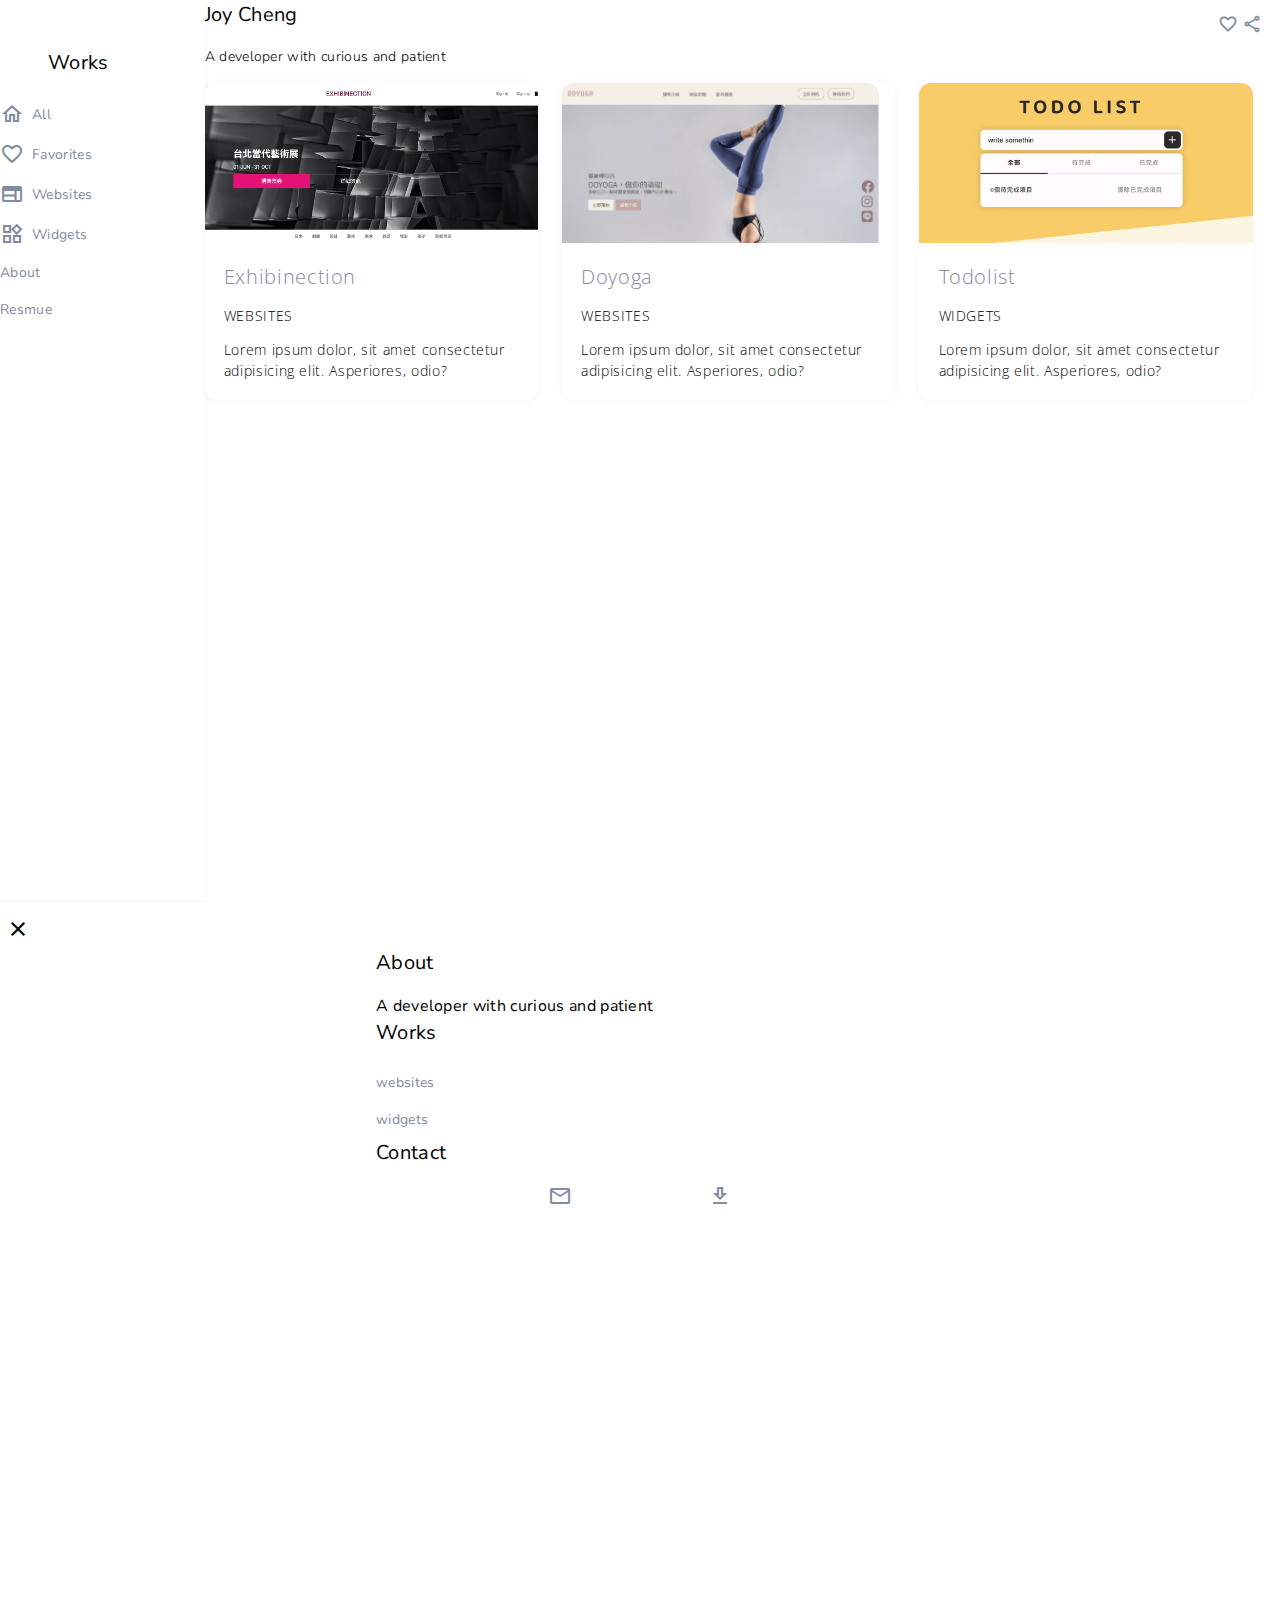
==== index.html @ 6994f14e "Update 2021-10-07T06:44:17.834Z" ====
<!DOCTYPE html>
<html lang="en">

<head>
  <meta charset="UTF-8">
  <meta name="viewport" content="width=device-width, initial-scale=1.0">
  <meta http-equiv="X-UA-Compatible" content="ie=edge">
  <title>Joy Cheng | Portfolio</title>
  <link rel="shortcut icon" href="./assets/images/J logo.ico" type="image/x-icon">
  <link rel="stylesheet" href="https://unpkg.com/aos@next/dist/aos.css" />
  <link href="https://fonts.googleapis.com/icon?family=Material+Icons" rel="stylesheet">
  <link href="https://fonts.googleapis.com/icon?family=Material+Icons+Outlined" rel="stylesheet">
  <link rel="preconnect" href="https://fonts.googleapis.com">
  <link rel="preconnect" href="https://fonts.gstatic.com" crossorigin>
  <link href="https://fonts.googleapis.com/css2?family=Noto+Sans+TC:wght@300;400;500;700&family=Nunito+Sans:wght@300;400;600;800&family=Open+Sans:wght@300;400;500;600;700&family=Roboto:wght@300;400;500;700;900&display=swap" rel="stylesheet"> 
  <link href="https://cdn.jsdelivr.net/npm/bootstrap@5.0.2/dist/css/bootstrap.min.css" rel="stylesheet" integrity="sha384-EVSTQN3/azprG1Anm3QDgpJLIm9Nao0Yz1ztcQTwFspd3yD65VohhpuuCOmLASjC" crossorigin="anonymous">
  <link rel="stylesheet" href="./assets/style/all.css">
</head>

<body>

  <main>
<nav class="mobile-header">
    <div class="mobile-container">
        <div class="mobile-overlay"></div>
        <h1 class="logo">
            <a href="#"><img src="https://i.imgur.com/lduwiTu.png" alt="logo">
            </a>
        </h1>
        <button class="navbar-toggler" type="button" data-bs-toggle="offcanvas" data-bs-target="#menu" aria-controls="menu" aria-expanded="false" aria-label="Toggle navigation">
        <span class="material-icons-outlined">
            menu
        </span>
    </button>
    </div>
</nav>
<section class="pc-container px-3 px-md-0">
    <nav class="pc-menu">
        <h2 class="menu-title title">Works</h2>
        <ul class="flex-grow-1 ms-5 me-3 | js-category">
            <li>
                <a href="#" class="list-link" data-type="all">
                    <span class="material-icons-outlined">
                        home
                    </span>
                    All
                </a>
            </li>
            <li>
                <a href="#" class="list-link" data-type="like">
                    <span class="material-icons-outlined">
                        favorite_border
                    </span>
                    Favorites
                </a>
            </li>
            <li>
                <a href="#" class="list-link" data-type="websites">
                    <span class="material-icons-outlined">
                        web
                    </span>
                    Websites
                </a>
            </li>
            <li>
                <a href="#" class="list-link" data-type="widgets">
                    <span class="material-icons-outlined">
                    widgets
                    </span>
                Widgets
                </a>
            </li>
        </ul>
    <ul class="pb-5 ms-5">
        <li>
            <a href="#" class="list-link" data-bs-toggle="offcanvas" data-bs-target="#menu" aria-controls="menu" aria-expanded="false" aria-label="Toggle navigation">About</a>
        </li>
        <li>
            <a href="#" class="list-link" target="_blank">Resmue</a>
        </li>
        
    </ul>
</nav>
    <div class="flex-grow-1 p-md-5">
        <h2 class="title text-center text-md-start mt-2 mt-md-0 mb-2 shadow2">Joy Cheng</h2>
        <p class="subtitle text-center text-md-start">A developer with curious and patient</p>
        <div class="card-container">
            <ul class="card-list">
<!--                 <li class="card" data-aos="fade" data-aos-duration="800" data-type="websites">
                    <div class="CTA-container">
                        <a href="#" class="d-flex">
                            <span class="material-icons-outlined card-icon">
                                favorite_border
                            </span>
                        </a>
                        <a href="https://github.com/Joy-port/week6-exhibinection" class="d-flex">
                            <span class="material-icons-outlined card-icon">
                                share
                            </span>
                        </a>
                    </div>
                    <img class="card-img-top card-img" src="./assets/images/exhibinection.png" alt="website img"  data-aos="fade" data-aos-duration="600" data-aos-delay="100">
                    <div class="card-body" >
                        <a href="http://exhibinection.joycheng.io/" class="card-title stretched-link" target="_blank">Exhibinection</a>
                        <div class="card-subtitle">websites</div>
                        <p class="card-content"> Lorem ipsum dolor sit amet consectetur, adipisicing elit. Doloribus, provident.</p>
                    </div>
                </li>
                <li class="card" data-aos="fade" data-aos-duration="800" data-type="websites">
                    <div class="CTA-container">
                        <a href="#" class="d-flex">
                            <span class="material-icons-outlined card-icon">
                                favorite_border
                            </span>
                        </a>
                        <a href="https://github.com/Joy-port/week8-doyoga" class="d-flex">
                            <span class="material-icons-outlined card-icon">
                                share
                            </span>
                        </a>
                    </div>
                    <img class="card-img-top card-img" src="./assets/images/doyoga.png" alt="website img"  data-aos="fade" data-aos-duration="600" data-aos-delay="100">
                    <div class="card-body" >
                        <a href="http://doyoga.joycheng.io/" class="card-title stretched-link" target="_blank">Doyoga</a>
                        <div class="card-subtitle">websites</div>
                        <p class="card-content"> Lorem ipsum dolor sit amet consectetur, adipisicing elit. Doloribus, provident.</p>
                    </div>
                </li>
                <li class="card" data-aos="fade" data-aos-duration="800" data-type="widgets">
                    <div class="CTA-container">
                        <a href="#" class="d-flex">
                            <span class="material-icons-outlined card-icon">
                                favorite_border
                            </span>
                        </a>
                        <a href="https://github.com/Joy-port/hex-todolist" class="d-flex">
                            <span class="material-icons-outlined card-icon">
                                share
                            </span>
                        </a>
                    </div>
                    <img class="card-img-top card-img" src="./assets/images/todolist.gif" alt="website img" data-aos="fade" data-aos-duration="600" data-aos-delay="100">
                    <div class="card-body" >
                        <a href="https://todolist.joycheng.io/" class="card-title stretched-link" target="_blank">Todolist</a>
                        <div class="card-subtitle">widgets</div>
                        <p class="card-content"> Lorem ipsum dolor sit amet consectetur, adipisicing elit. Doloribus, provident.</p>
                    </div>
                </li> -->
            </ul>
        </div>
    </div>
</section>

<div class="offcanvas offcanvas-top" data-aos-animation="fade" id="menu">
    <div class="offcanvas-header pt-3 flex-row-reverse">
        <button class="close-btn text-reset" data-bs-dismiss="offcanvas" aria-label="Close">
            <span class="material-icons-outlined">
            close
            </span>
        </button>
    </div>
    <div class="offcanvas-body">
        <div class="offcanvas-container">
            <h2 class="title text-center">About</h2>
            <p class="text-center mb-3">A developer with curious and patient</p>
            <div class="d-md-none">
            <h2 class="title text-center mb-2">Works</h2>
            <ul class="text-center | js-category">
                <li><a href="#" class="list-link" data-type="websites" data-bs-dismiss="offcanvas" aria-label="Close">websites</a></li>
                <li><a href="#" class="list-link" data-type="widgets" data-bs-dismiss="offcanvas" aria-label="Close">widgets</a></li>
            </ul>
        </div>
        <h2 class="title text-center mt-2">Contact</h2>
        <ul class="contact-list">
            <li>
                <a href="mailto:joy.cheng97324@gmail" data-bs-toggle="tooltip" data-bs-placement="top" title="Contact through Email" >
                    <span class="material-icons-outlined">
                        email
                    </span>
                </a>
            </li>
            <li>
                <a href="#" class="resume" data-bs-toggle="tooltip" data-bs-placement="top" title="Download the full Résumé" download>
                    <span class="material-icons-outlined">
                    file_download
                    </span>
                </a> 
            </li>
    </div>
    </div>
</div>
</main>
  
  <script src="https://cdn.jsdelivr.net/npm/bootstrap@5.0.2/dist/js/bootstrap.bundle.min.js" integrity="sha384-MrcW6ZMFYlzcLA8Nl+NtUVF0sA7MsXsP1UyJoMp4YLEuNSfAP+JcXn/tWtIaxVXM" crossorigin="anonymous"></script>
  <script src="https://unpkg.com/aos@next/dist/aos.js"></script>
  <script src="./assets/js/vendors.js"></script>
  <script src="./assets/js/all.js"></script>
</body>

</html>
---- assets/style/all.css ----
html, body, div, span, applet, object, iframe,
h1, h2, h3, h4, h5, h6, p, blockquote, pre,
a, abbr, acronym, address, big, cite, code,
del, dfn, em, img, ins, kbd, q, s, samp,
small, strike, strong, sub, sup, tt, var,
b, u, i, center,
dl, dt, dd, ol, ul, li,
fieldset, form, label, legend,
table, caption, tbody, tfoot, thead, tr, th, td,
article, aside, canvas, details, embed,
figure, figcaption, footer, header, hgroup,
menu, nav, output, ruby, section, summary,
time, mark, audio, video {
  margin: 0;
  padding: 0;
  border: 0;
  font-size: 100%;
  font: inherit;
  vertical-align: baseline; }

/* HTML5 display-role reset for older browsers */
article, aside, details, figcaption, figure,
footer, header, hgroup, menu, nav, section {
  display: block; }

body {
  font-family: 'Nunito Sans', 'Noto Sans TC', Roboto,-apple-system, BlinkMacSystemFont, "Segoe UI", "Microsoft JhengHei", Roboto, "Helvetica Neue", Arial, sans-serif;
  font-size: 16px;
  line-height: 1.5;
  letter-spacing: .02rem; }

ol, ul {
  list-style: none;
  padding-left: 0; }

blockquote, q {
  quotes: none; }

blockquote:before, blockquote:after,
q:before, q:after {
  content: '';
  content: none; }

table {
  border-collapse: collapse;
  border-spacing: 0; }

a {
  display: block;
  text-decoration: none;
  color: #818c9f; }
  a:hover {
    color: #2A2A2A; }

img {
  max-width: 100%;
  height: auto;
  vertical-align: middle; }

input:focus, input:active {
  outline: none; }

*, *::before, *::after {
  -webkit-box-sizing: border-box;
          box-sizing: border-box; }

.card-list {
  display: -webkit-box;
  display: -ms-flexbox;
  display: flex;
  -ms-flex-wrap: wrap;
      flex-wrap: wrap;
  -webkit-box-orient: vertical;
  -webkit-box-direction: normal;
      -ms-flex-direction: column;
          flex-direction: column;
  -webkit-box-align: center;
      -ms-flex-align: center;
          align-items: center;
  -webkit-box-pack: center;
      -ms-flex-pack: center;
          justify-content: center;
  gap: 1.5rem; }
  @media (min-width: 576px) {
    .card-list {
      -webkit-box-orient: horizontal;
      -webkit-box-direction: normal;
          -ms-flex-direction: row;
              flex-direction: row;
      -webkit-box-pack: justify;
          -ms-flex-pack: justify;
              justify-content: space-between; } }
  @media (min-width: 768px) {
    .card-list {
      -webkit-box-pack: start;
          -ms-flex-pack: start;
              justify-content: start; } }

.card {
  font-family: 'Open Sans','Noto Sans TC', Roboto,-apple-system, BlinkMacSystemFont, "Segoe UI", "Microsoft JhengHei", Roboto, "Helvetica Neue", Arial, sans-serif;
  letter-spacing: .04rem;
  background-color: #fff;
  border-radius: 12px;
  -webkit-box-shadow: 0 0 4px 2px rgba(81, 86, 229, 0.04);
          box-shadow: 0 0 4px 2px rgba(81, 86, 229, 0.04);
  border: 0px solid transparent;
  width: 100%; }
  @media (min-width: 576px) {
    .card {
      width: 47%; } }
  @media (min-width: 992px) {
    .card {
      width: 31%; } }
  .card img {
    height: 160px; }
  .card:hover {
    -webkit-box-shadow: 0 0 8px 2px rgba(81, 86, 229, 0.1);
            box-shadow: 0 0 8px 2px rgba(81, 86, 229, 0.1); }

.card-img {
  -o-object-fit: cover;
     object-fit: cover;
  -o-object-position: center;
     object-position: center;
  border-radius: 12px;
  border-bottom-left-radius: 0;
  border-bottom-right-radius: 0; }

.CTA-container {
  position: absolute;
  display: -webkit-box;
  display: -ms-flexbox;
  display: flex;
  gap: 0.25rem;
  top: 10px;
  right: 10px;
  background-color: #fff;
  border-radius: 2rem;
  padding-top: 0.25rem;
  padding-bottom: 0.25rem;
  padding-left: 0.5rem;
  padding-right: 0.5rem;
  z-index: 3; }

.card-icon {
  font-size: 1.25rem;
  font-weight: 300; }
  .card-icon:hover {
    color: #3498db; }

.selected {
  color: #FF6060; }
  .selected:hover {
    color: #FF6060; }

.card-body {
  padding: 1.2rem; }

.card-title {
  margin-bottom: .8rem;
  font-size: 1.25rem;
  font-weight: 300; }

.card-subtitle {
  margin-bottom: .8rem;
  font-size: .875rem;
  font-weight: 300;
  text-transform: uppercase; }

.card-content {
  font-weight: 300;
  font-size: 0.875em;
  display: -webkit-box;
  -webkit-line-clamp: 2;
  -webkit-box-orient: vertical;
  overflow: hidden;
  -o-text-overflow: ellipsis;
     text-overflow: ellipsis; }

.mobile-header {
  position: -webkit-sticky;
  position: sticky;
  top: 0;
  background-color: #fff;
  z-index: 4; }
  @media (min-width: 768px) {
    .mobile-header {
      display: none; } }

.mobile-container {
  display: -webkit-box;
  display: -ms-flexbox;
  display: flex;
  -webkit-box-pack: justify;
      -ms-flex-pack: justify;
          justify-content: space-between;
  -webkit-box-align: center;
      -ms-flex-align: center;
          align-items: center;
  padding-top: 1rem;
  padding-bottom: .5rem; }

.navbar-toggler {
  margin-right: .5rem; }
  .navbar-toggler span {
    padding-top: 0.4rem;
    padding-bottom: 0.4rem;
    font-size: 1.5rem; }

.logo img {
  display: block;
  width: 45px;
  height: 45px; }

.mobile-overlay {
  width: 56px;
  height: 56px; }

.pc-container {
  height: 100vh; }
  @media (min-width: 768px) {
    .pc-container {
      display: -webkit-box;
      display: -ms-flexbox;
      display: flex; } }

.pc-menu {
  display: none;
  -webkit-box-shadow: 0 0 5px 1px #f6f6f6;
          box-shadow: 0 0 5px 1px #f6f6f6;
  padding-top: 3rem; }
  @media (min-width: 768px) {
    .pc-menu {
      display: -webkit-box;
      display: -ms-flexbox;
      display: flex;
      -webkit-box-orient: vertical;
      -webkit-box-direction: normal;
          -ms-flex-direction: column;
              flex-direction: column; } }

.title {
  font-size: 1.25em;
  font-weight: 400;
  margin-bottom: 1rem; }

.subtitle {
  font-size: 0.875em;
  font-weight: 300;
  margin-bottom: 1rem; }

.menu-title {
  margin-left: 3rem;
  margin-right: 6rem; }

.offcanvas {
  height: 100vh; }

.close-btn {
  margin-top: 1rem;
  border: 0px solid #000;
  background-color: transparent; }

.offcanvas-body {
  display: -webkit-box;
  display: -ms-flexbox;
  display: flex;
  -webkit-box-pack: center;
      -ms-flex-pack: center;
          justify-content: center;
  gap: 1rem; }
  .offcanvas-body a {
    display: -webkit-inline-box;
    display: -ms-inline-flexbox;
    display: inline-flex; }
  .offcanvas-body > div:first-child {
    -webkit-box-flex: .25;
        -ms-flex-positive: .25;
            flex-grow: .25; }

.list-link {
  display: -webkit-box;
  display: -ms-flexbox;
  display: flex;
  -webkit-box-align: center;
      -ms-flex-align: center;
          align-items: center;
  gap: .5rem;
  font-size: .875rem;
  padding-top: 0.5rem;
  padding-bottom: 0.5rem; }
  .list-link i {
    font-size: 0.35rem; }

.contact-list {
  display: -webkit-box;
  display: -ms-flexbox;
  display: flex;
  -webkit-box-pack: center;
      -ms-flex-pack: center;
          justify-content: center;
  gap: 1rem; }

.active a {
  color: #2A2A2A; }

/*# sourceMappingURL=all.css.map */
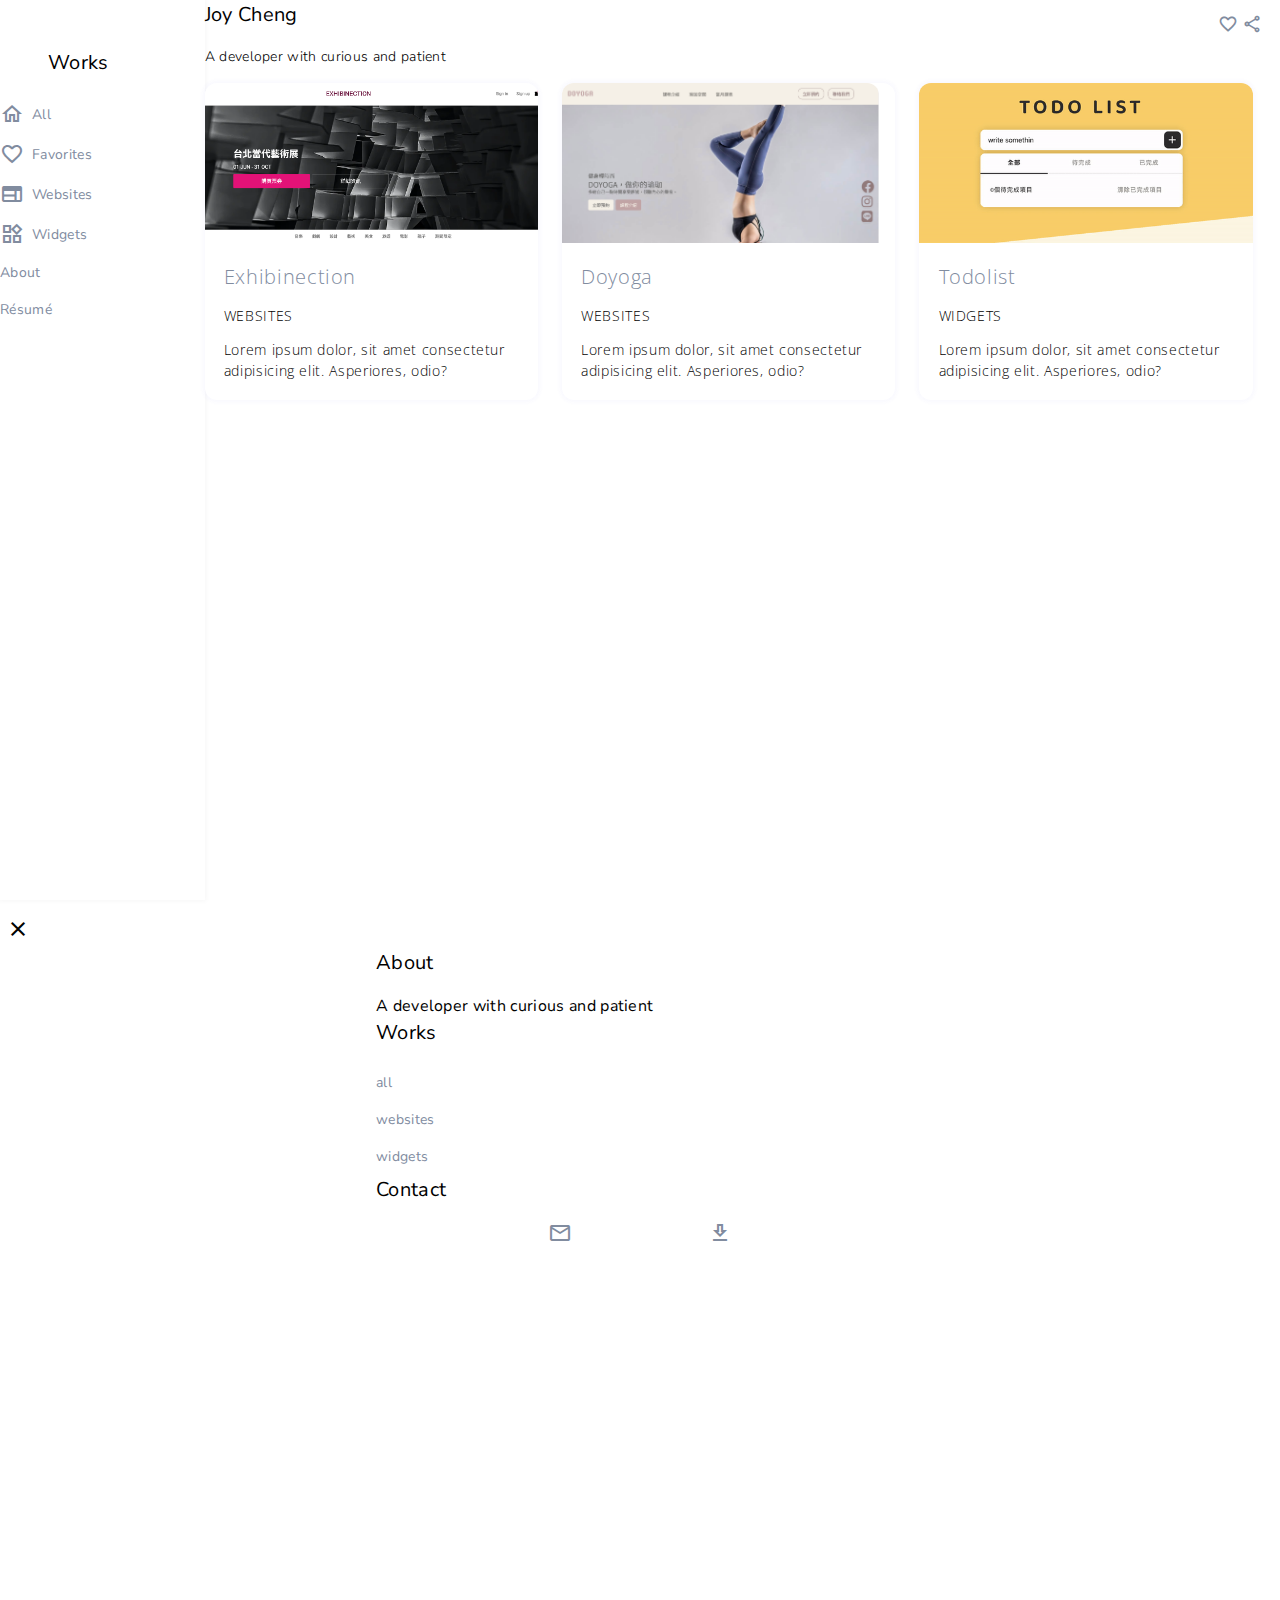
==== commit 9ece831b: "Update 2021-10-07T08:12:32.887Z" ====
--- a/index.html
+++ b/index.html
@@ -76,7 +76,7 @@
             <a href="#" class="list-link" data-bs-toggle="offcanvas" data-bs-target="#menu" aria-controls="menu" aria-expanded="false" aria-label="Toggle navigation">About</a>
         </li>
         <li>
-            <a href="#" class="list-link" target="_blank">Resmue</a>
+            <a href="#" class="list-link" target="_blank" data-bs-toggle="tooltip" data-bs-placement="top" title="Browse Joy's Résumé" download>Résumé</a>
         </li>
         
     </ul>
@@ -166,6 +166,9 @@
             <div class="d-md-none">
             <h2 class="title text-center mb-2">Works</h2>
             <ul class="text-center | js-category">
+                <li>
+                    <a href="#" class="list-link" data-type="all" data-bs-dismiss="offcanvas" aria-label="Close">all</a>
+                </li>
                 <li><a href="#" class="list-link" data-type="websites" data-bs-dismiss="offcanvas" aria-label="Close">websites</a></li>
                 <li><a href="#" class="list-link" data-type="widgets" data-bs-dismiss="offcanvas" aria-label="Close">widgets</a></li>
             </ul>
@@ -190,7 +193,15 @@
     </div>
 </div>
 </main>
-  
+  <!-- Global site tag (gtag.js) - Google Analytics -->
+<script async src="https://www.googletagmanager.com/gtag/js?id=G-XSDVX576EL"></script>
+<script>
+  window.dataLayer = window.dataLayer || [];
+  function gtag(){dataLayer.push(arguments);}
+  gtag('js', new Date());
+
+  gtag('config', 'G-XSDVX576EL');
+</script>
   <script src="https://cdn.jsdelivr.net/npm/bootstrap@5.0.2/dist/js/bootstrap.bundle.min.js" integrity="sha384-MrcW6ZMFYlzcLA8Nl+NtUVF0sA7MsXsP1UyJoMp4YLEuNSfAP+JcXn/tWtIaxVXM" crossorigin="anonymous"></script>
   <script src="https://unpkg.com/aos@next/dist/aos.js"></script>
   <script src="./assets/js/vendors.js"></script>
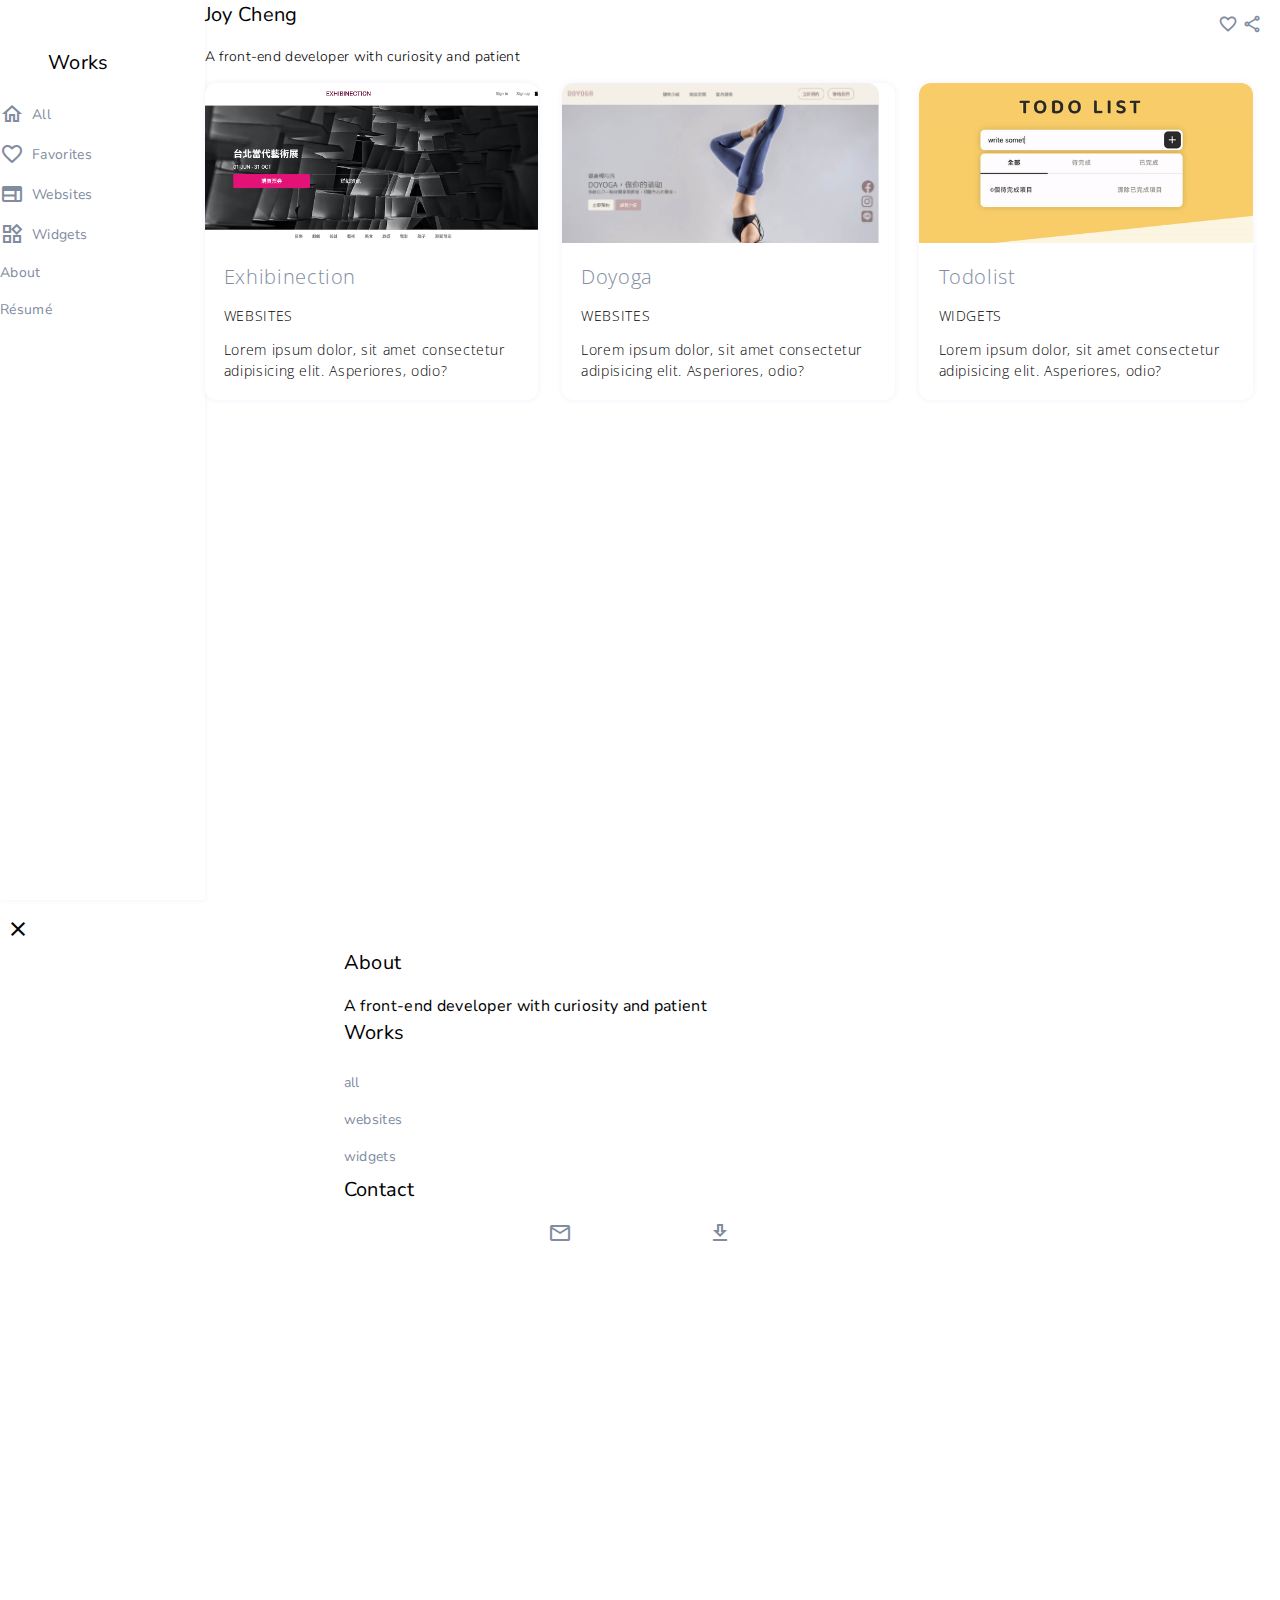
==== commit 4ad720e5: "Update 2021-10-07T08:36:26.763Z" ====
--- a/index.html
+++ b/index.html
@@ -6,6 +6,15 @@
   <meta name="viewport" content="width=device-width, initial-scale=1.0">
   <meta http-equiv="X-UA-Compatible" content="ie=edge">
   <title>Joy Cheng | Portfolio</title>
+    <!-- Global site tag (gtag.js) - Google Analytics -->
+<script async src="https://www.googletagmanager.com/gtag/js?id=G-XSDVX576EL"></script>
+<script>
+  window.dataLayer = window.dataLayer || [];
+  function gtag(){dataLayer.push(arguments);}
+  gtag('js', new Date());
+
+  gtag('config', 'G-XSDVX576EL');
+</script>
   <link rel="shortcut icon" href="./assets/images/J logo.ico" type="image/x-icon">
   <link rel="stylesheet" href="https://unpkg.com/aos@next/dist/aos.css" />
   <link href="https://fonts.googleapis.com/icon?family=Material+Icons" rel="stylesheet">
@@ -76,14 +85,14 @@
             <a href="#" class="list-link" data-bs-toggle="offcanvas" data-bs-target="#menu" aria-controls="menu" aria-expanded="false" aria-label="Toggle navigation">About</a>
         </li>
         <li>
-            <a href="#" class="list-link" target="_blank" data-bs-toggle="tooltip" data-bs-placement="top" title="Browse Joy's Résumé" download>Résumé</a>
+            <a href="#" class="list-link disabled" target="_blank" data-bs-toggle="tooltip" data-bs-placement="top" title="Browse Joy's Résumé" download>Résumé</a>
         </li>
         
     </ul>
 </nav>
     <div class="flex-grow-1 p-md-5">
         <h2 class="title text-center text-md-start mt-2 mt-md-0 mb-2 shadow2">Joy Cheng</h2>
-        <p class="subtitle text-center text-md-start">A developer with curious and patient</p>
+        <p class="subtitle text-center text-md-start">A front-end developer with curiosity and patient</p>
         <div class="card-container">
             <ul class="card-list">
 <!--                 <li class="card" data-aos="fade" data-aos-duration="800" data-type="websites">
@@ -162,7 +171,7 @@
     <div class="offcanvas-body">
         <div class="offcanvas-container">
             <h2 class="title text-center">About</h2>
-            <p class="text-center mb-3">A developer with curious and patient</p>
+            <p class="text-center mb-3">A front-end developer with curiosity and patient</p>
             <div class="d-md-none">
             <h2 class="title text-center mb-2">Works</h2>
             <ul class="text-center | js-category">
@@ -183,7 +192,7 @@
                 </a>
             </li>
             <li>
-                <a href="#" class="resume" data-bs-toggle="tooltip" data-bs-placement="top" title="Download the full Résumé" download>
+                <a href="#" class="resume disabled" data-bs-toggle="tooltip" data-bs-placement="top" title="Download the full Résumé" download>
                     <span class="material-icons-outlined">
                     file_download
                     </span>
@@ -193,15 +202,7 @@
     </div>
 </div>
 </main>
-  <!-- Global site tag (gtag.js) - Google Analytics -->
-<script async src="https://www.googletagmanager.com/gtag/js?id=G-XSDVX576EL"></script>
-<script>
-  window.dataLayer = window.dataLayer || [];
-  function gtag(){dataLayer.push(arguments);}
-  gtag('js', new Date());
-
-  gtag('config', 'G-XSDVX576EL');
-</script>
+
   <script src="https://cdn.jsdelivr.net/npm/bootstrap@5.0.2/dist/js/bootstrap.bundle.min.js" integrity="sha384-MrcW6ZMFYlzcLA8Nl+NtUVF0sA7MsXsP1UyJoMp4YLEuNSfAP+JcXn/tWtIaxVXM" crossorigin="anonymous"></script>
   <script src="https://unpkg.com/aos@next/dist/aos.js"></script>
   <script src="./assets/js/vendors.js"></script>
--- a/assets/style/all.css
+++ b/assets/style/all.css
@@ -304,4 +304,7 @@
 .active a {
   color: #2A2A2A; }
 
+.disabled {
+  pointer-events: none; }
+
 /*# sourceMappingURL=all.css.map */
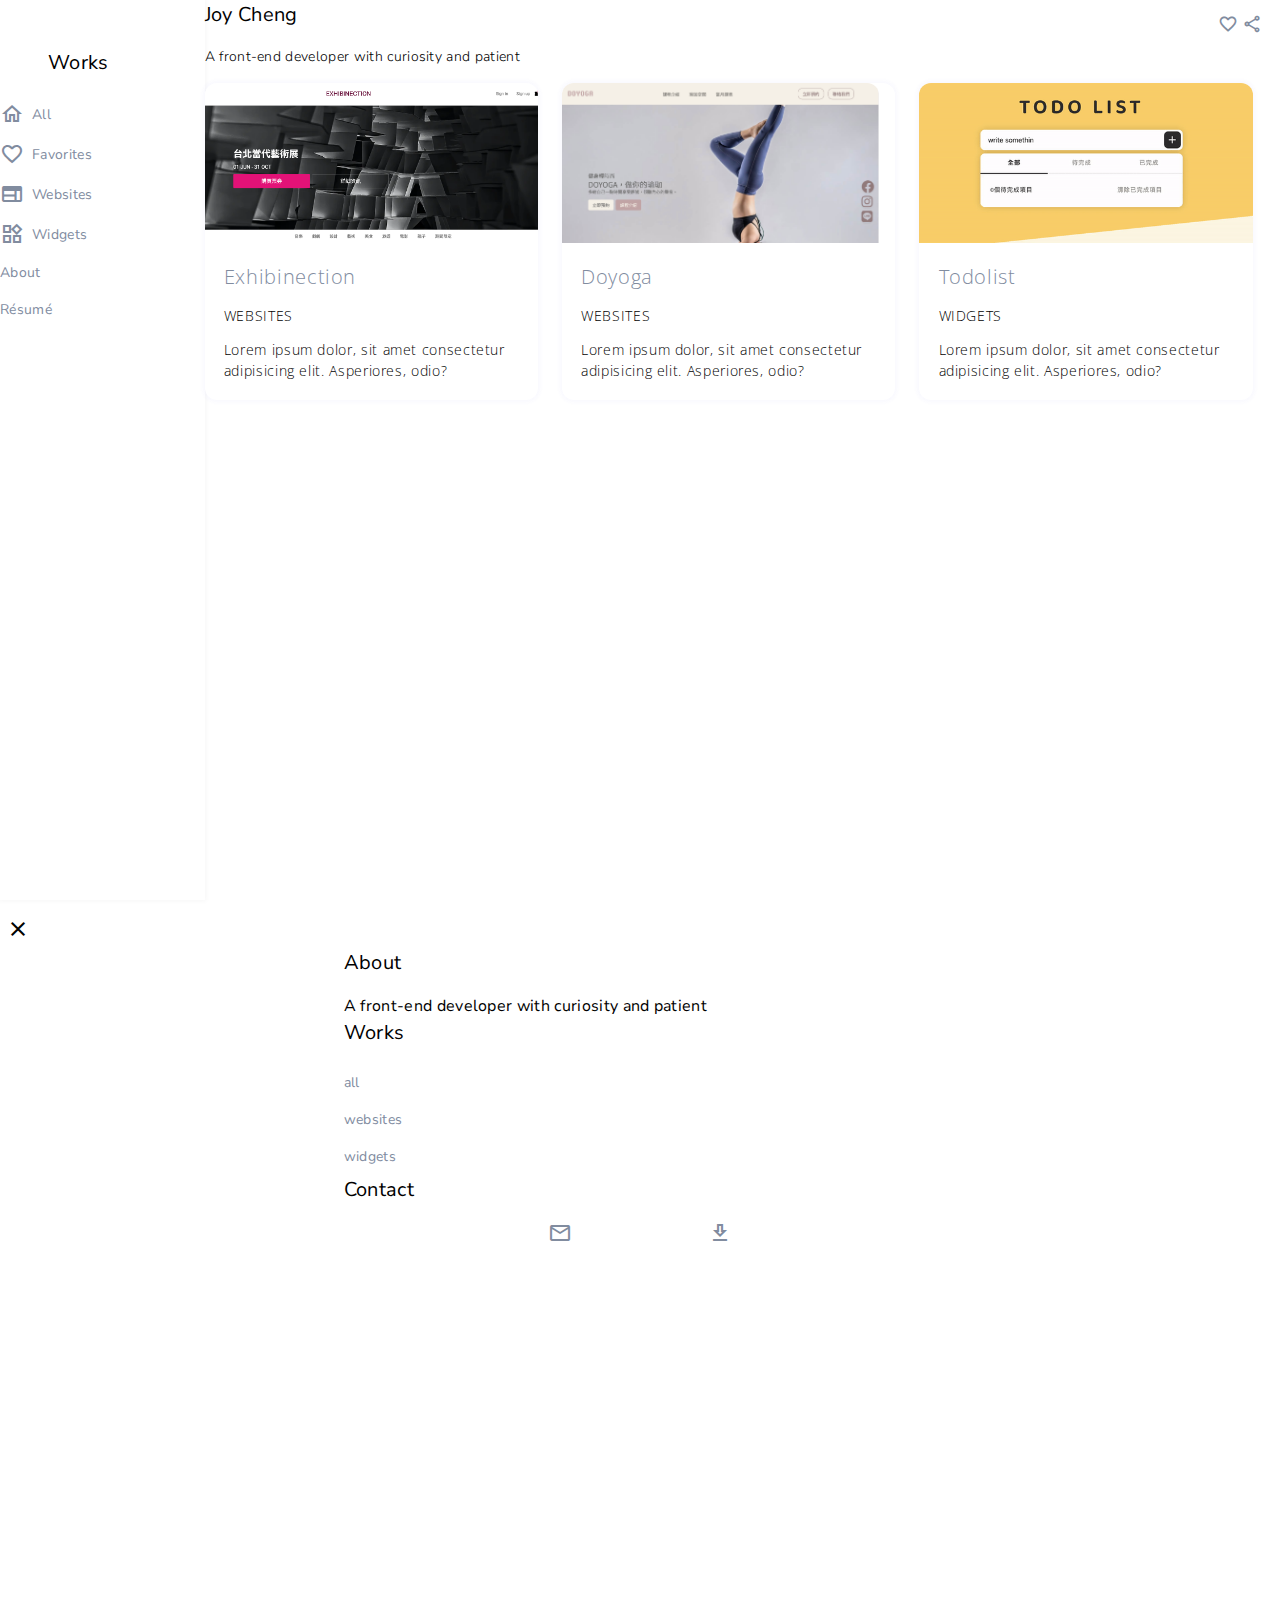
==== commit cc784f0b: "Update 2021-10-07T14:56:09.815Z" ====
--- a/index.html
+++ b/index.html
@@ -15,7 +15,6 @@
 
   gtag('config', 'G-XSDVX576EL');
 </script>
-  <link rel="shortcut icon" href="./assets/images/J logo.ico" type="image/x-icon">
   <link rel="stylesheet" href="https://unpkg.com/aos@next/dist/aos.css" />
   <link href="https://fonts.googleapis.com/icon?family=Material+Icons" rel="stylesheet">
   <link href="https://fonts.googleapis.com/icon?family=Material+Icons+Outlined" rel="stylesheet">
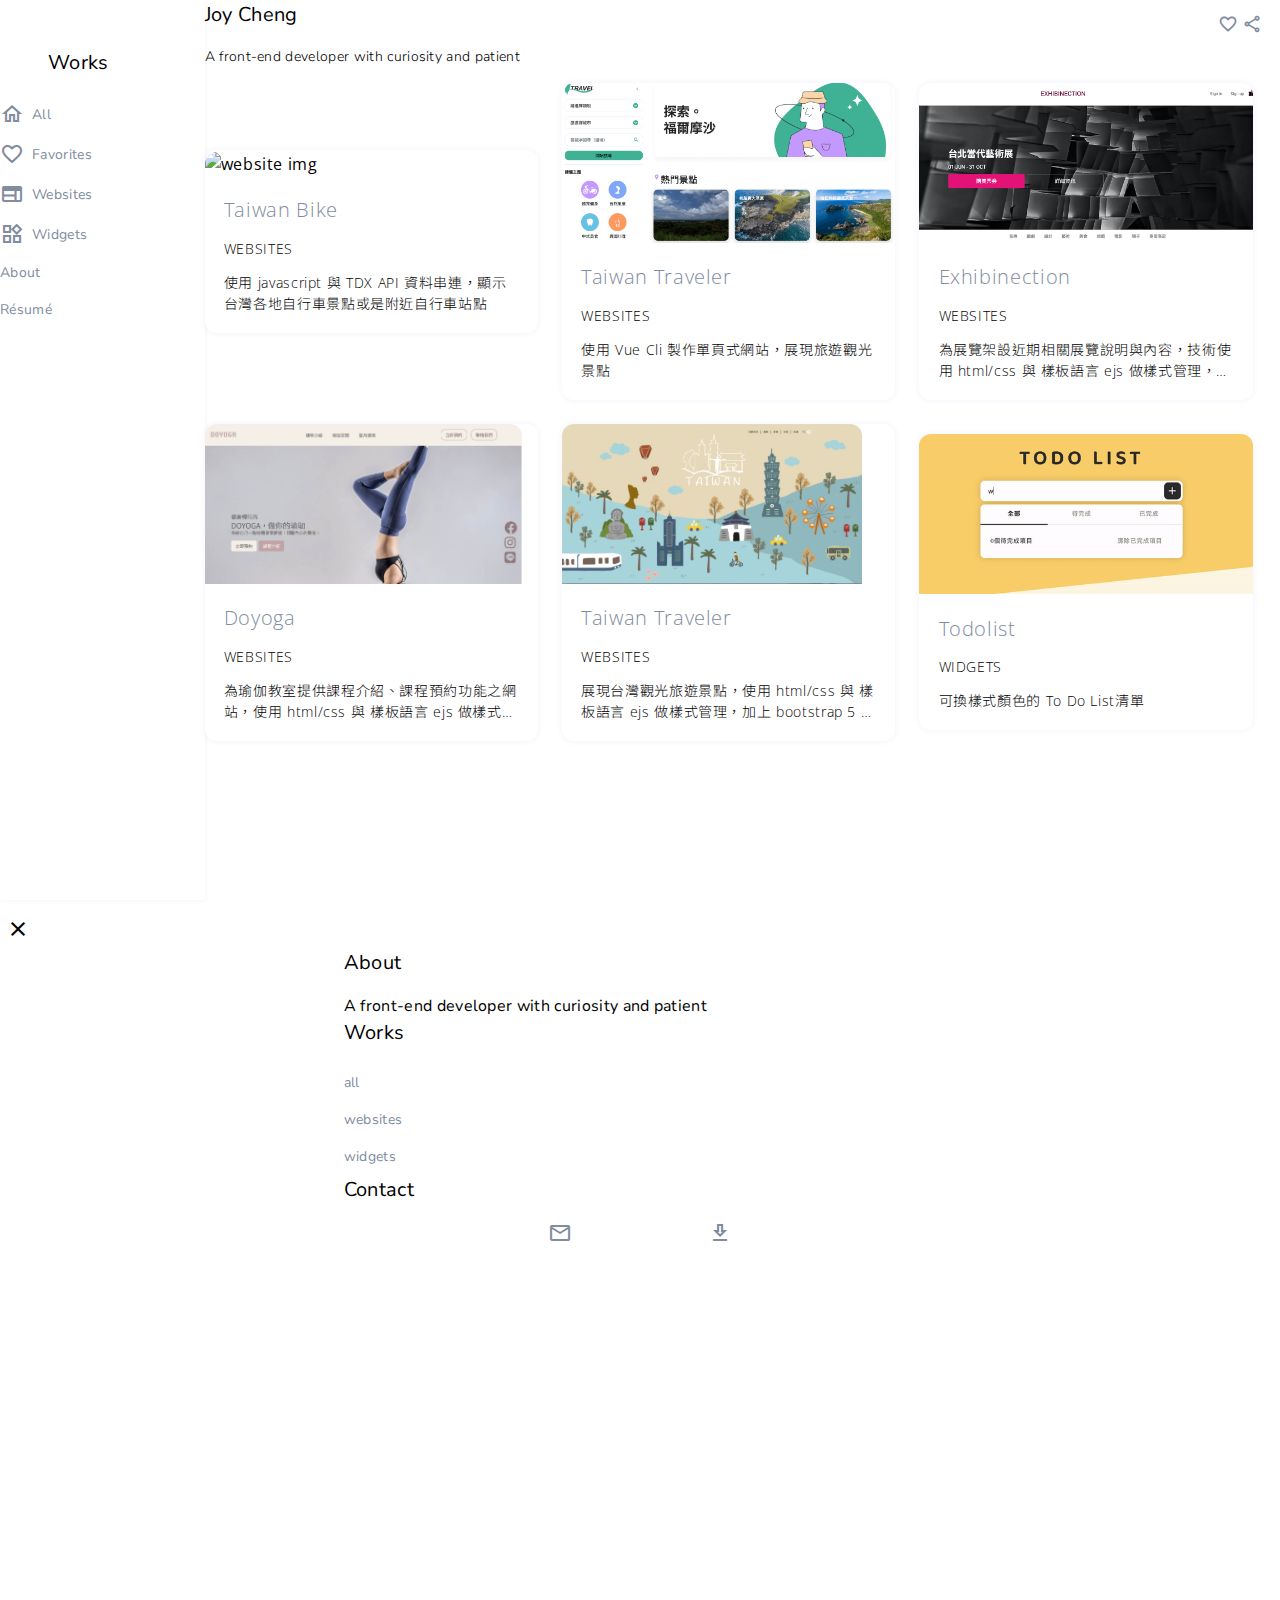
==== commit bf7d00a7: "Update 2022-01-04T08:44:08.161Z" ====
--- a/index.html
+++ b/index.html
@@ -6,6 +6,7 @@
   <meta name="viewport" content="width=device-width, initial-scale=1.0">
   <meta http-equiv="X-UA-Compatible" content="ie=edge">
   <title>Joy Cheng | Portfolio</title>
+  <link rel="shortcut icon" href="./assets/images/favicon.ico" type="image/x-icon">
     <!-- Global site tag (gtag.js) - Google Analytics -->
 <script async src="https://www.googletagmanager.com/gtag/js?id=G-XSDVX576EL"></script>
 <script>
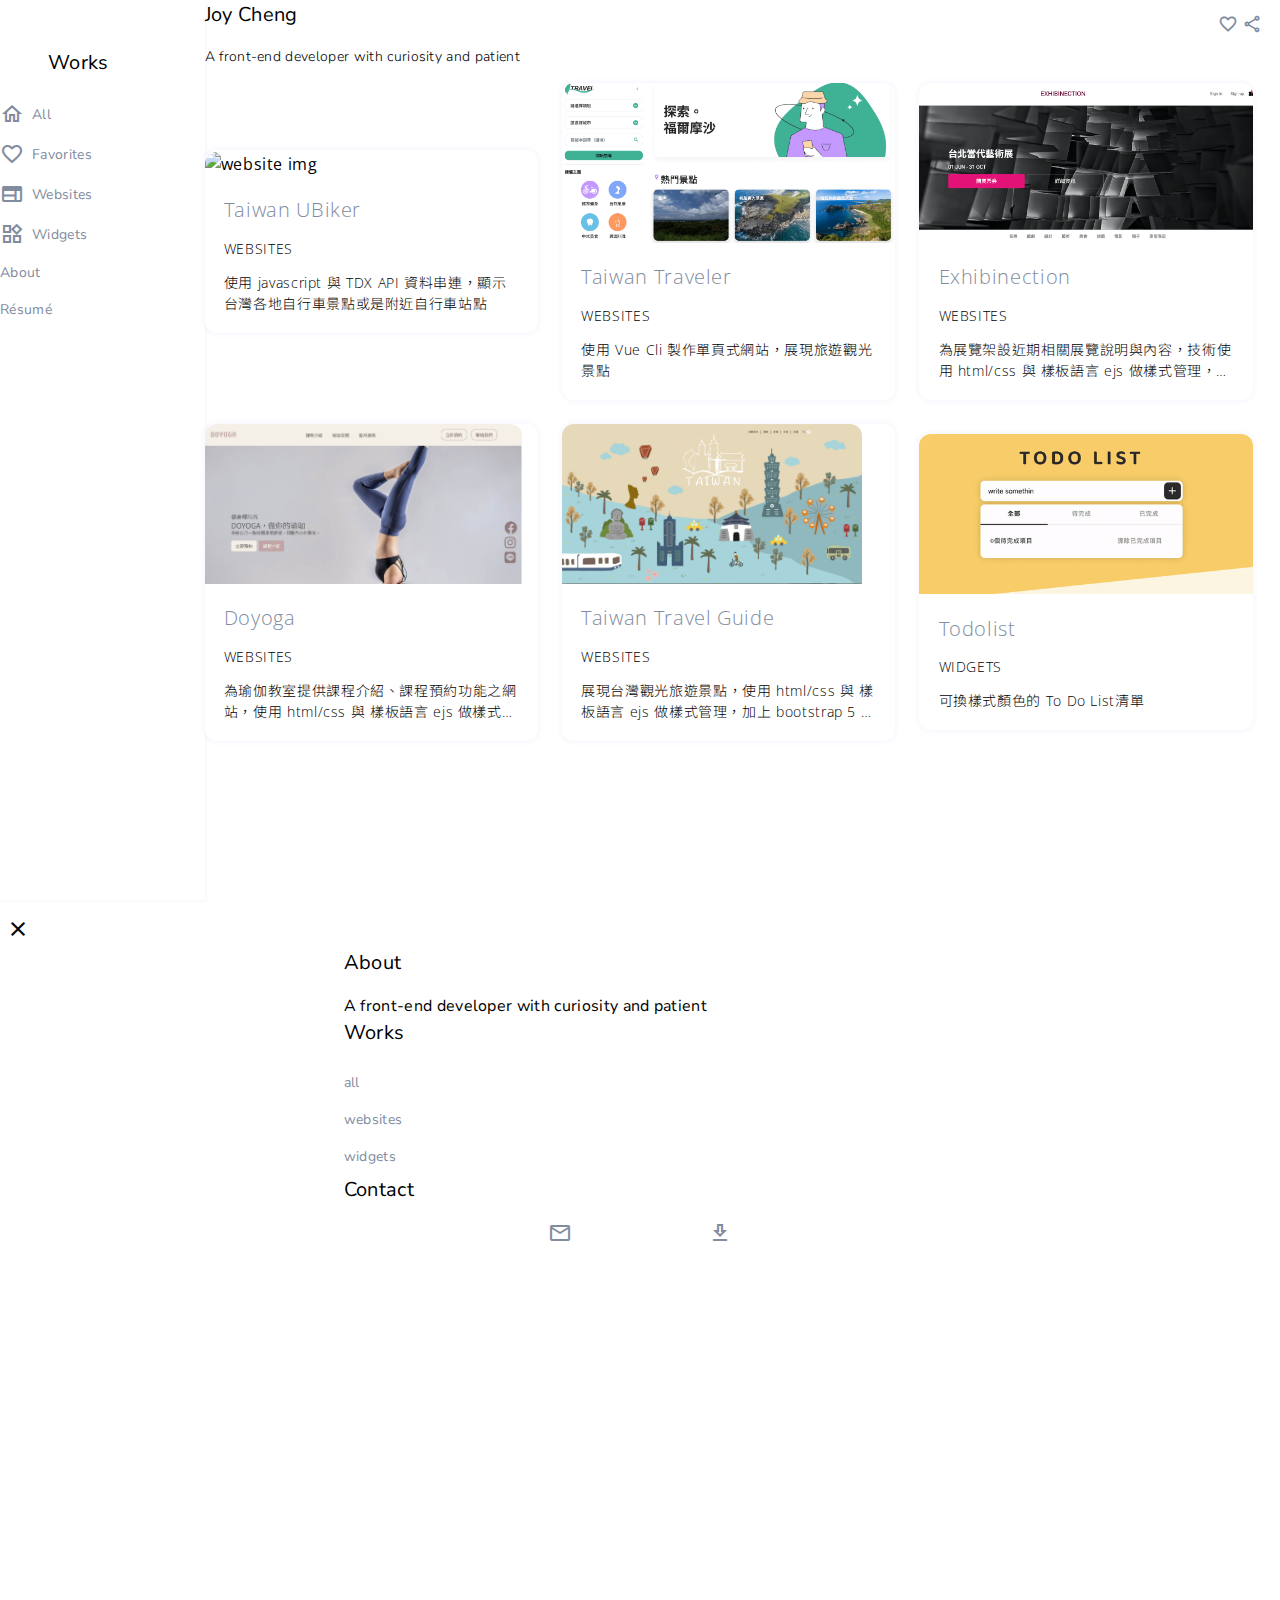
==== commit 2b27bc34: "Update 2022-02-06T07:11:07.319Z" ====
--- a/index.html
+++ b/index.html
@@ -33,7 +33,7 @@
     <div class="mobile-container">
         <div class="mobile-overlay"></div>
         <h1 class="logo">
-            <a href="#"><img src="https://i.imgur.com/lduwiTu.png" alt="logo">
+            <a href="#"><img src="./assets/images/J logo.png" alt="logo">
             </a>
         </h1>
         <button class="navbar-toggler" type="button" data-bs-toggle="offcanvas" data-bs-target="#menu" aria-controls="menu" aria-expanded="false" aria-label="Toggle navigation">
